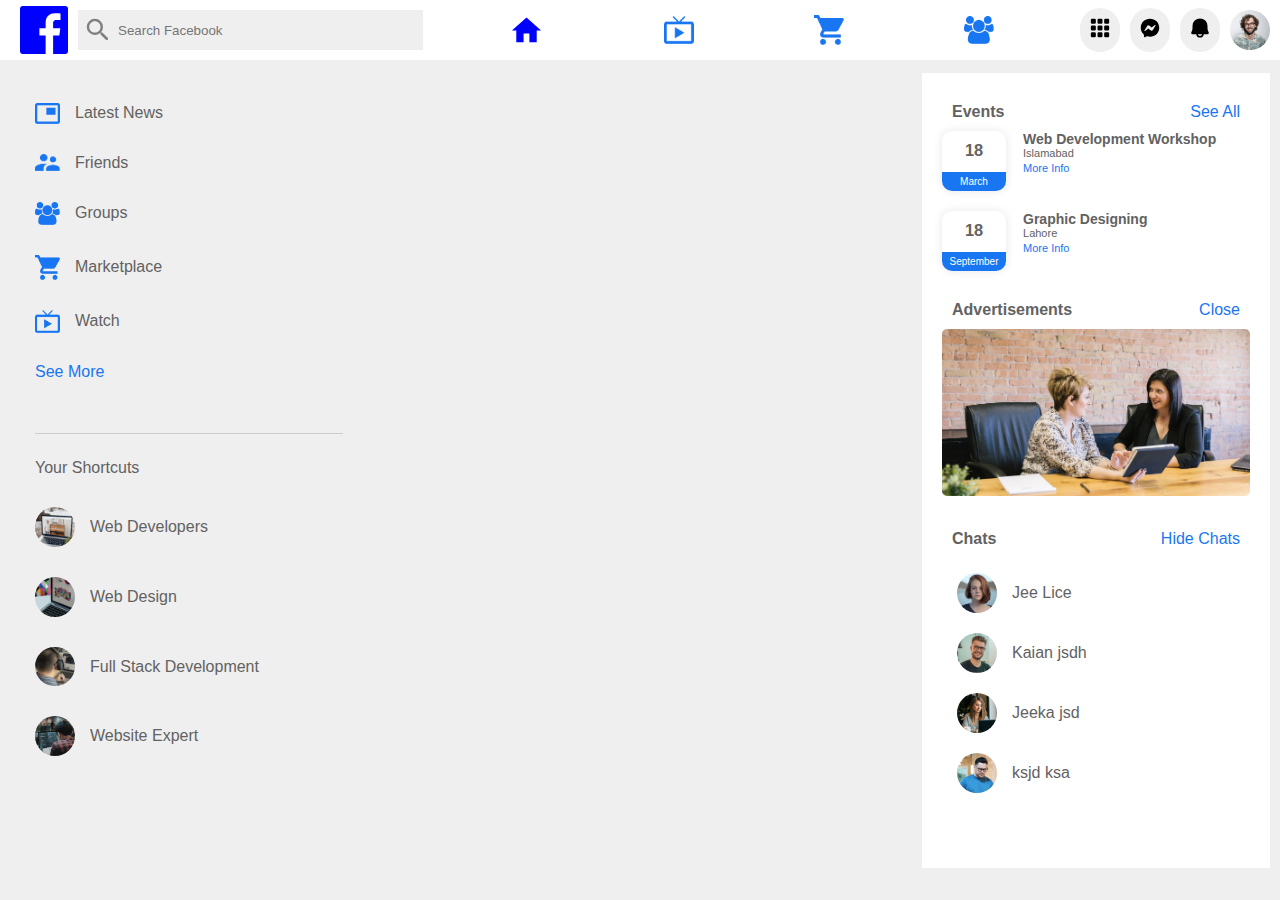
==== index.html @ a682acda "Initial commit" ====
<!DOCTYPE html>
<html lang="en">

<head>
    <meta charset="UTF-8">
    <meta name="viewport" content="width=device-width, initial-scale=1.0">
    <link rel="stylesheet" href="style.css">
    <title>Facebook Clone</title>
</head>

<body>
    <nav class="navigation-bar">
        <div class="logo-container">
            <img src="./images/fb-logo.svg" alt="">
            <div class="search-container">
                <img src="./images/search.svg" alt="">
                <input type="text" placeholder="Search Facebook">
            </div>
        </div>
        <div class="icons-container">
            <img class="Home" src="./images/Home.svg" alt="">
            <img src="./images/watch.png" alt="">
            <img src="./images/marketplace.png" alt="">
            <img src="./images/group.png" alt="">
        </div>
        <div class="profile-container">
            <div class="menu">
                <img src="./images/menu.svg" alt="">
            </div>
            <div class="menu">
                <img src="./images/messenger.svg" alt="">
            </div>
            <div class="menu">
                <img src="./images/notification.svg" alt="">
            </div>
            <img class="pic" src="./images/profile-pic.png" alt="">

        </div>
    </nav>
    <div class="container">
        <div class="left">
            <div class="links">
                <a href=""><img src="./images/news.png" alt=""> Latest News</a>
                <a href=""><img src="./images/friends.png" alt=""> Friends</a>
                <a href=""><img src="./images/group.png" alt=""> Groups</a>
                <a href=""><img src="./images/marketplace.png" alt="">Marketplace</a>
                <a href=""><img src="./images/watch.png" alt="">Watch</a>
                <a href="#"> See More</a>
            </div>
            <div class="shortcuts">
                <p>
                    Your Shortcuts
                </p>
                <a href=""><img src="./images/shortcut-1.png" alt="">Web Developers</a>
                <a href=""><img src="./images/shortcut-2.png" alt="">Web Design</a>
                <a href=""><img src="./images/shortcut-3.png" alt="">Full Stack Development</a>
                <a href=""><img src="./images/shortcut-4.png" alt="">Website Expert</a>
            </div>

        </div>
        <div class="main">

        </div>
        <div class="right">
            <div class="right-sidebar">
                <h3>
                    Events
                </h3>
                <a href=""> See All</a>
            </div>
            <div class="events">
                <div class="leftevent">
                    <h3>
                        18
                    </h3>
                    <span>
                        March
                    </span>
                </div>
                <div class="rightvent">
                    <h4>
                        Web Development Workshop
                    </h4>
                    <p>
                        Islamabad
                    </p>
                    <a href="">More Info</a>
                </div>
            </div>
            <div class="events">
                <div class="leftevent">
                    <h3>
                        18
                    </h3>
                    <span>
                       September
                    </span>
                </div>
                <div class="rightvent">
                    <h4>
                        Graphic Designing
                    </h4>
                    <p>
                        Lahore
                    </p>
                    <a href="">More Info</a>
                </div>
            </div>
            <div class="right-sidebar">
                <h3>
                   Advertisements
                </h3>
                <a href="">Close</a>
            </div>
            <img class="ad" src="./images/advertisement.png" alt="">
            <div class="right-sidebar">
                <h3>
                   Chats
                </h3>
                <a href="">Hide Chats</a>
            </div>
            <div class="chats">
                <div class="online">
                    <img src="./images/member-1.png" alt="">
                    <p>Jee Lice</p>
                </div>
                <div class="online">
                    <img src="./images/member-2.png" alt="">
                    <p>Kaian jsdh</p>
                </div>
                <div class="online">
                    <img src="./images/member-3.png" alt="">
                    <p>Jeeka jsd</p>
                </div>
                <div class="online">
                    <img src="./images/member-4.png" alt="">
                    <p>ksjd ksa</p>
                </div>
            </div>
        </div>
    </div>

</body>

</html>
---- style.css ----
* {
  margin: 0;
  padding: 0;
  font-family: "Helvetica Neue", Arial, sans-serif;
}
body {
  background-color: #efefef;
}
.navigation-bar {
  width: 100%;
  display: flex;
  justify-content: space-between;
  background-color: #ffffff;
  position: sticky;
  top: 0;
  z-index: 1;
}
.logo-container {
  display: flex;
  justify-content: center;
  margin-left: 20px;
  align-items: center;
  gap: 10px;
}
.search-container {
  display: flex;
  justify-content: center;
  background-color: #efefef;
  margin-bottom: 10px;
  margin-top: 10px;
}
.search-container img {
  width: 30px;
  margin-left: 5px;
}
.search-container input {
  width: 300px;
  height: 30px;
  padding: 5px;
  outline: none;
  border: none;
  background-color: #efefef;
}
.icons-container {
  display: flex;
  justify-content: center;
  align-items: center;
  gap: 120px;
}
.icons-container .Home {
  width: 35px;
}
.icons-container img {
  width: 30px;
}
.profile-container {
  display: flex;
  justify-content: center;
  align-items: center;
  gap: 10px;
  margin-right: 10px;
}
.profile-container .menu {
  background-color: #efefef;
  width: 20px;
  padding: 10px;
  border-radius: 100px;
}
.profile-container .pic {
  width: 40px;
  border-radius: 100px;
}
.container {
  display: flex;
  justify-content: space-between;
  padding: 13px 10px;
}
.left {
  flex-basis: 25%;
  position: sticky;
  top: 70px;
  align-self: flex-start;
  margin-left: 25px;
}
.main {
  flex-basis: 47%;
}
.right {
  background: #fff;
  flex-basis: 25%;
  position: sticky;
  top: 70px;
  padding: 20px;
  color: #626262;
}
.links {
  height: 330px;
  border-bottom: 1px solid #ccc;
}
.links a,
.shortcuts a {
  text-decoration: none;
  display: flex;
  align-items: center;
  color: #626262;
  margin-top: 30px;
}
.links a img {
  width: 25px;
  margin-right: 15px;
}
.links a:last-child {
  color: #1876f2;
}
.shortcuts a img {
  width: 40px;
  border-radius: 50px;
  margin-right: 15px;
}
.shortcuts p {
  margin: 25px 0;
  color: #626262;
  font-weight: 500;
}
.right-sidebar {
  display: flex;
  justify-content: space-between;
  padding: 10px;
}
.right-sidebar h3 {
  font-weight: 600;
  font-size: 16px;
}
.right-sidebar a {
  text-decoration: none;
  color: #1876f2;
}
.events{
    display: flex;
    font-size: 14px;
    margin-bottom: 20px;
}
.leftevent{
    border-radius: 10px;
    height: 50px;
    width: 64px;
    margin-right: 17px;
    padding-top: 10px;
    text-align: center;
    position: relative;
    overflow: hidden;
    box-shadow: 0 0 10px rgba(0, 0, 0, 0.1);
}
.leftevent span{
    position: absolute;
    background: #1876f2;
    bottom: 0;
    left: 0;
    width: 100%;
    font-size: 10px;
    padding: 4px 0;
    color: #fff;
}
.events p{
    font-size: 11px;
}
.events a{
    font-size: 11px;
    text-decoration: none;
    color: #1876f2;
}
.ad{
    width: 100%;
    border-radius: 5px;
    margin-bottom: 20px;
}
.chats{
    margin-bottom: 20px ;
    padding: 15px 15px;
}
.online{
    display: flex;
    align-items: center;
    margin-bottom: 20px;
    gap: 15px;
}
.chats  .online img{
    width: 40px;
    border-radius: 50px;
}
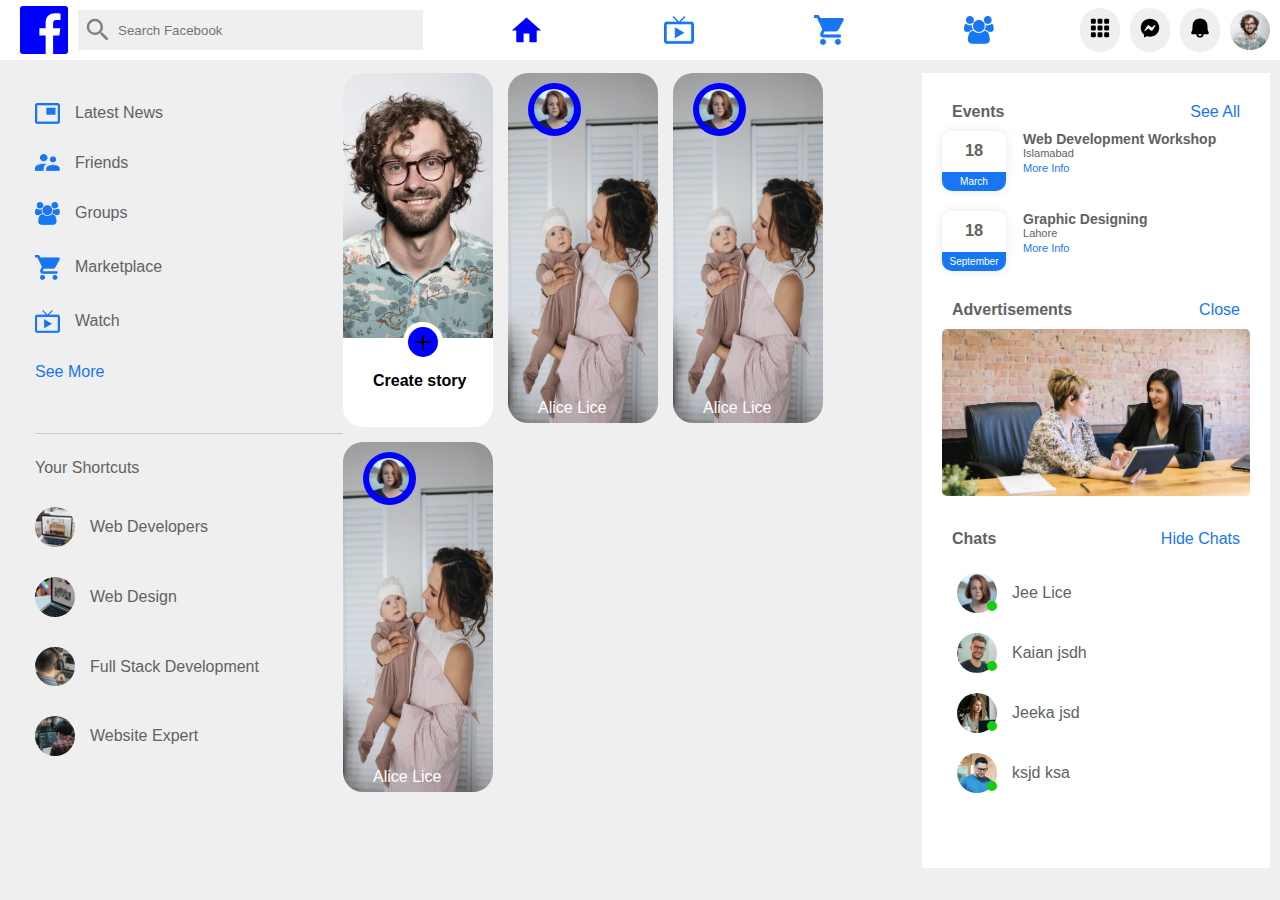
==== commit c3d49d2a: "Made the stories section and events section" ====
--- a/index.html
+++ b/index.html
@@ -59,7 +59,40 @@
 
         </div>
         <div class="main">
-
+            <div class="story-container">
+                <div class="self">
+                    <div class="image">
+                        <img src="./images/status-1.png" alt="">
+                    </div>
+                    <span>
+                        <img src="./images/plus.svg" alt="">
+                    </span>
+                    <p>
+                        Create story
+                    </p>
+                </div>
+                <div class="story">
+                    <img class="image" src="./images/status-2.png" alt="">
+                    <p>Alice Lice</p>
+                    <span>
+                        <img src="./images/member-1.png" alt="">
+                    </span>
+                </div>
+                <div class="story">
+                    <img class="image" src="./images/status-2.png" alt="">
+                    <p>Alice Lice</p>
+                    <span>
+                        <img src="./images/member-1.png" alt="">
+                    </span>
+                </div>
+                <div class="story">
+                    <img class="image" src="./images/status-2.png" alt="">
+                    <p>Alice Lice</p>
+                    <span>
+                        <img src="./images/member-1.png" alt="">
+                    </span>
+                </div>
+            </div>
         </div>
         <div class="right">
             <div class="right-sidebar">
@@ -93,7 +126,7 @@
                         18
                     </h3>
                     <span>
-                       September
+                        September
                     </span>
                 </div>
                 <div class="rightvent">
@@ -108,14 +141,14 @@
             </div>
             <div class="right-sidebar">
                 <h3>
-                   Advertisements
+                    Advertisements
                 </h3>
                 <a href="">Close</a>
             </div>
             <img class="ad" src="./images/advertisement.png" alt="">
             <div class="right-sidebar">
                 <h3>
-                   Chats
+                    Chats
                 </h3>
                 <a href="">Hide Chats</a>
             </div>
@@ -123,18 +156,23 @@
                 <div class="online">
                     <img src="./images/member-1.png" alt="">
                     <p>Jee Lice</p>
+                    <span> </span>
                 </div>
                 <div class="online">
                     <img src="./images/member-2.png" alt="">
                     <p>Kaian jsdh</p>
+                    <span> </span>
+
                 </div>
                 <div class="online">
                     <img src="./images/member-3.png" alt="">
                     <p>Jeeka jsd</p>
+                    <span> </span>
                 </div>
                 <div class="online">
                     <img src="./images/member-4.png" alt="">
                     <p>ksjd ksa</p>
+                    <span> </span>
                 </div>
             </div>
         </div>
--- a/style.css
+++ b/style.css
@@ -135,56 +135,133 @@
   text-decoration: none;
   color: #1876f2;
 }
-.events{
-    display: flex;
-    font-size: 14px;
-    margin-bottom: 20px;
-}
-.leftevent{
-    border-radius: 10px;
-    height: 50px;
-    width: 64px;
-    margin-right: 17px;
-    padding-top: 10px;
-    text-align: center;
-    position: relative;
-    overflow: hidden;
-    box-shadow: 0 0 10px rgba(0, 0, 0, 0.1);
-}
-.leftevent span{
-    position: absolute;
-    background: #1876f2;
-    bottom: 0;
-    left: 0;
-    width: 100%;
-    font-size: 10px;
-    padding: 4px 0;
-    color: #fff;
-}
-.events p{
-    font-size: 11px;
-}
-.events a{
-    font-size: 11px;
-    text-decoration: none;
-    color: #1876f2;
-}
-.ad{
-    width: 100%;
-    border-radius: 5px;
-    margin-bottom: 20px;
-}
-.chats{
-    margin-bottom: 20px ;
-    padding: 15px 15px;
-}
-.online{
-    display: flex;
-    align-items: center;
-    margin-bottom: 20px;
-    gap: 15px;
-}
-.chats  .online img{
-    width: 40px;
-    border-radius: 50px;
-}+.events {
+  display: flex;
+  font-size: 14px;
+  margin-bottom: 20px;
+}
+.leftevent {
+  border-radius: 10px;
+  height: 50px;
+  width: 64px;
+  margin-right: 17px;
+  padding-top: 10px;
+  text-align: center;
+  position: relative;
+  overflow: hidden;
+  box-shadow: 0 0 10px rgba(0, 0, 0, 0.1);
+}
+.leftevent span {
+  position: absolute;
+  background: #1876f2;
+  bottom: 0;
+  left: 0;
+  width: 100%;
+  font-size: 10px;
+  padding: 4px 0;
+  color: #fff;
+}
+.events p {
+  font-size: 11px;
+}
+.events a {
+  font-size: 11px;
+  text-decoration: none;
+  color: #1876f2;
+}
+.ad {
+  width: 100%;
+  border-radius: 5px;
+  margin-bottom: 20px;
+}
+.chats {
+  margin-bottom: 20px;
+  padding: 15px 15px;
+}
+.online {
+  display: flex;
+  align-items: center;
+  margin-bottom: 20px;
+  gap: 15px;
+  position: relative;
+}
+.chats .online img {
+  width: 40px;
+  border-radius: 50px;
+}
+.online span {
+  position: absolute;
+  width: 10px;
+  background-color: #13cf13;
+  height: 10px;
+  border-radius: 50px;
+  bottom: 2px;
+  left: 30px;
+}
+.self {
+  background: #fff;
+  border-radius: 20px;
+  position: relative;
+}
+.self .image {
+  width: 100%;
+}
+.self .image img {
+  border-top-left-radius: 20px; /* Adjust radius as needed */
+  border-top-right-radius: 20px;
+  width: 150px;
+}
+.self p {
+  padding-left: 30px;
+  font-weight: 600;
+  margin-top: 30px;
+}
+.self span {
+  position: absolute;
+  background-color: blue;
+  width: 30px;
+  height: 30px;
+  border-radius: 50px;
+  bottom: 65px;
+  left: 60px;
+  border: 5px solid white;
+}
+.self span img {
+  margin: 5px;
+}
+.story-container {
+  display: flex;
+  gap: 15px;
+  flex-wrap: wrap;
+}
+
+.story {
+  position: relative;
+}
+
+.story p {
+  position: absolute;
+  bottom: 10px;
+  left: 30px;
+  color: white;
+}
+.story .image {
+  border-radius: 20px;
+  width: 150px;
+  height: 350px;
+}
+.story span {
+  position: absolute;
+  top: 10px;
+  left: 20px;
+  border-radius: 50px;
+  background-color: blue;
+  width: 53px;
+  height: 53px;
+}
+.story span img {
+  border-radius: 20px;
+  width: 40px;
+  margin-left: 6px;
+  margin-top: 6px;
+}
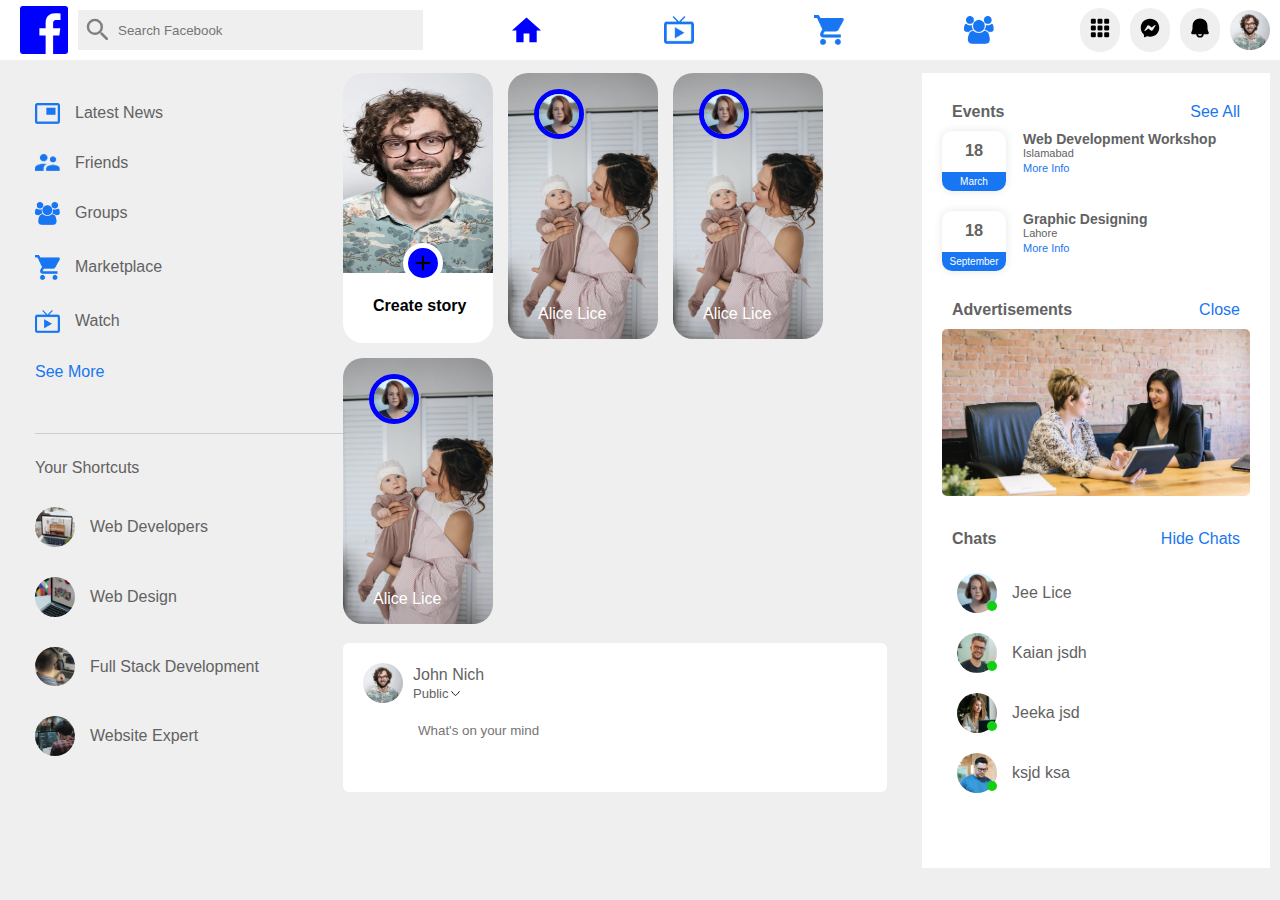
==== commit a875a950: "updated page frontend" ====
--- a/index.html
+++ b/index.html
@@ -93,6 +93,21 @@
                     </span>
                 </div>
             </div>
+            <div class="write-post-container">
+                <div class="userprofile">
+                    <img src="./images/profile-pic.png" alt="">
+                    <div>
+                        <p>John Nich</p>
+                        <small>Public <img src="./images/arraw.svg" alt=""></small>
+                    </div>
+    
+                </div>
+                <div class="post">
+                    <textarea name="" id="" rows="3" placeholder="What's on your mind"></textarea>
+                </div>
+
+            </div>
+        
         </div>
         <div class="right">
             <div class="right-sidebar">
--- a/style.css
+++ b/style.css
@@ -203,18 +203,16 @@
   border-radius: 20px;
   position: relative;
 }
-.self .image {
-  width: 100%;
-}
 .self .image img {
   border-top-left-radius: 20px; /* Adjust radius as needed */
   border-top-right-radius: 20px;
   width: 150px;
+  height: 200px;
 }
 .self p {
   padding-left: 30px;
   font-weight: 600;
-  margin-top: 30px;
+  margin-top: 20px;
 }
 .self span {
   position: absolute;
@@ -222,7 +220,7 @@
   width: 30px;
   height: 30px;
   border-radius: 50px;
-  bottom: 65px;
+  bottom: 60px;
   left: 60px;
   border: 5px solid white;
 }
@@ -241,27 +239,65 @@
 
 .story p {
   position: absolute;
-  bottom: 10px;
+  bottom: 20px;
   left: 30px;
   color: white;
 }
 .story .image {
   border-radius: 20px;
   width: 150px;
-  height: 350px;
-}
-.story span {
+}
+
+.story span img {
   position: absolute;
   top: 10px;
   left: 20px;
-  border-radius: 50px;
-  background-color: blue;
-  width: 53px;
-  height: 53px;
-}
-.story span img {
-  border-radius: 20px;
-  width: 40px;
+  border: 5px solid blue;
+  width: 40px;
+  border-radius: 50px;
   margin-left: 6px;
   margin-top: 6px;
 }
+.write-post-container{
+  margin-top: 15px;
+  width: 87%;
+  background: #fff;
+  border-radius: 6px;
+  padding: 20px;
+  color: #626262;
+}
+.userprofile {
+  display: flex;
+  align-items: center;
+  gap: 10px;
+}
+.userprofile img{
+  width: 40px;
+  border-radius: 50%;
+}
+.userprofile p{
+  font-weight: 500;
+  color: #626262;
+}
+.userprofile small{
+  margin-top: 2px;
+  font-size: 13px;
+  display: flex;
+ align-items: center;
+}
+.userprofile small img{
+  width: 15px;
+}
+.post{
+  padding-left: 55px;
+  padding-top: 20px;
+
+}
+.post textarea{
+width: 100%;
+border-bottom: 1px solid #ccc;
+background: transparent;
+border: 0;
+outline: 0;
+resize: none;  
+}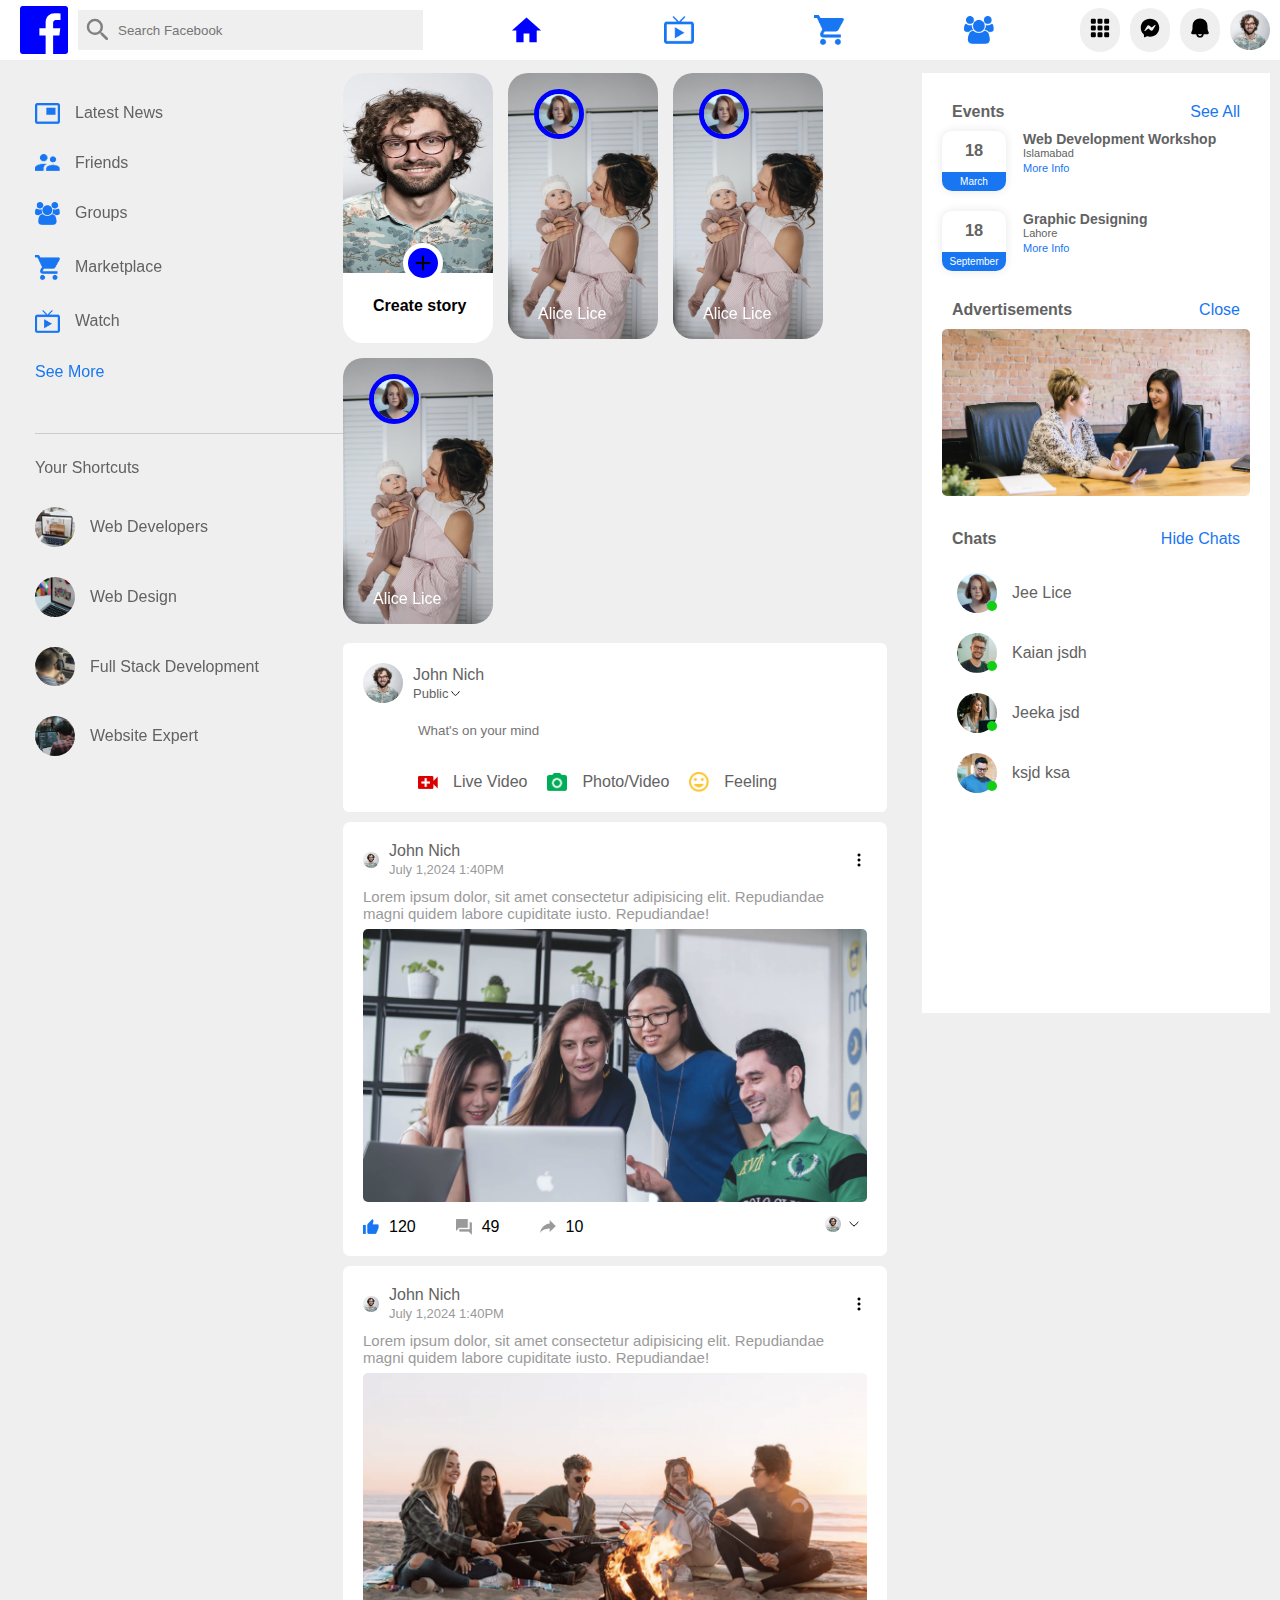
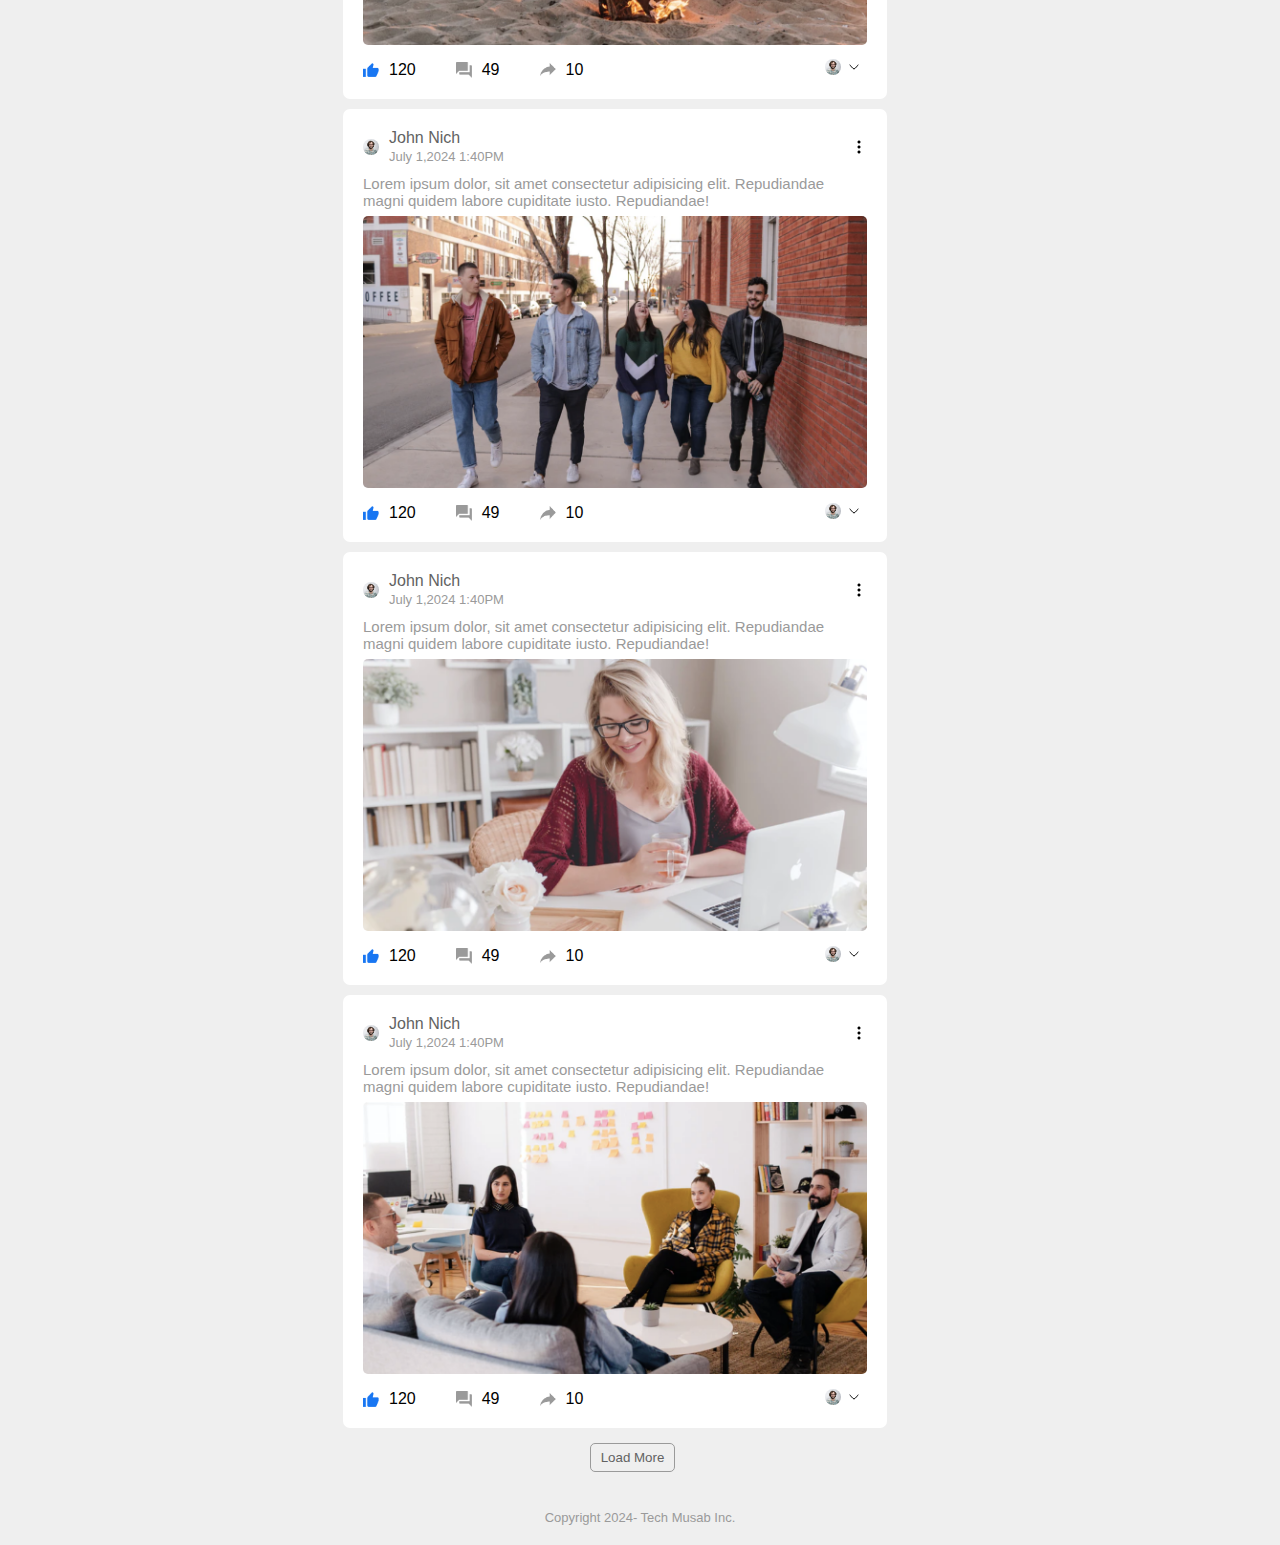
==== commit d6c2c410: "updated the front-end" ====
--- a/index.html
+++ b/index.html
@@ -35,6 +35,47 @@
             </div>
             <img class="pic" src="./images/profile-pic.png" alt="">
 
+        </div>
+        <div class="settings">
+            <div class="dark">
+                <span></span>
+            </div>
+            <div class="userprofile">
+                <img src="./images/profile-pic.png" alt="">
+                <div>
+                    <p>John Nich</p>
+                    <a href="">See Your Profile</a>
+                </div>
+                </div>
+                <hr>
+            <div class="userprofile">
+                <img src="./images/feedback.png" alt="">
+                <div>
+                    <p>Give Feedback</p>
+                    <a href="">Help us improve the Facebook</a>
+                </div>
+            </div>
+            <hr>
+            <div class="settingslinks">
+                <img class="settingsimage" src="./images/setting.png" alt="">
+                <a href="#"> Settings & Privacy <img src="./images/arrow.png" alt=""></a>
+
+            </div>
+            <div class="settingslinks">
+                <img class="settingsimage" src="./images/help.png" alt="">
+                <a href="#"> Help & Support <img src="./images/arrow.png" alt=""></a>
+
+            </div>
+            <div class="settingslinks">
+                <img class="settingsimage" src="./images/display.png" alt="">
+                <a href="#">Display & Accessabiliy <img src="./images/arrow.png" alt=""></a>
+
+            </div>
+            <div class="settingslinks">
+                <img class="settingsimage" src="./images/logout.png" alt="">
+                <a href="#">Log Out <img src="./images/arrow.png" alt=""></a>
+
+            </div>
         </div>
     </nav>
     <div class="container">
@@ -100,14 +141,208 @@
                         <p>John Nich</p>
                         <small>Public <img src="./images/arraw.svg" alt=""></small>
                     </div>
-    
+
                 </div>
                 <div class="post">
                     <textarea name="" id="" rows="3" placeholder="What's on your mind"></textarea>
-                </div>
-
-            </div>
-        
+                    <div class="postlinks">
+                        <a href="#"><img src="./images/live-video.png" alt="">Live Video</a>
+                        <a href="#"><img src="./images/photo.png" alt="">Photo/Video</a>
+                        <a href="#"><img src="./images/feeling.png" alt="">Feeling</a>
+                    </div>
+                </div>
+            </div>
+            <div class="post-container">
+                <div class="likes">
+                    <div class="userprofile">
+                        <img src="./images/profile-pic.png" alt="">
+                        <div>
+                            <p>John Nich</p>
+                            <span>July 1,2024 1:40PM</span>
+                        </div>
+                    </div>
+                    <img src="./images/dots.png" alt="">
+                </div>
+              
+                <p class="posttext">
+                    Lorem ipsum dolor, sit amet consectetur adipisicing elit. Repudiandae magni quidem labore cupiditate
+                    iusto. Repudiandae!
+                </p>
+                <img class="postimage" src="./images/feed-image-1.png" alt="">
+                <div class="likes">
+                    <div class="activityicons">
+                        <div>
+                            <img src="./images/like-blue.png" alt="">
+                            120
+                        </div>
+                        <div>
+                            <img src="./images/comments.png" alt="">
+                            49
+                        </div>
+                        <div>
+                            <img src="./images/share.png" alt="">
+                            10
+                        </div>
+                    </div>
+                    <div class="profileicons">
+                        <img src="./images/profile-pic.png" alt="">
+                        <img src="./images/arraw.svg" alt="">
+                    </div>
+                </div>
+            </div>
+            <div class="post-container">
+                <div class="likes">
+                    <div class="userprofile">
+                        <img src="./images/profile-pic.png" alt="">
+                        <div>
+                            <p>John Nich</p>
+                            <span>July 1,2024 1:40PM</span>
+                        </div>
+                    </div>
+                    <img src="./images/dots.png" alt="">
+                </div>
+              
+                <p class="posttext">
+                    Lorem ipsum dolor, sit amet consectetur adipisicing elit. Repudiandae magni quidem labore cupiditate
+                    iusto. Repudiandae!
+                </p>
+                <img class="postimage" src="./images/feed-image-2.png" alt="">
+                <div class="likes">
+                    <div class="activityicons">
+                        <div>
+                            <img src="./images/like-blue.png" alt="">
+                            120
+                        </div>
+                        <div>
+                            <img src="./images/comments.png" alt="">
+                            49
+                        </div>
+                        <div>
+                            <img src="./images/share.png" alt="">
+                            10
+                        </div>
+                    </div>
+                    <div class="profileicons">
+                        <img src="./images/profile-pic.png" alt="">
+                        <img src="./images/arraw.svg" alt="">
+                    </div>
+                </div>
+            </div>
+            <div class="post-container">
+                <div class="likes">
+                    <div class="userprofile">
+                        <img src="./images/profile-pic.png" alt="">
+                        <div>
+                            <p>John Nich</p>
+                            <span>July 1,2024 1:40PM</span>
+                        </div>
+                    </div>
+                    <img src="./images/dots.png" alt="">
+                </div>
+              
+                <p class="posttext">
+                    Lorem ipsum dolor, sit amet consectetur adipisicing elit. Repudiandae magni quidem labore cupiditate
+                    iusto. Repudiandae!
+                </p>
+                <img class="postimage" src="./images/feed-image-3.png" alt="">
+                <div class="likes">
+                    <div class="activityicons">
+                        <div>
+                            <img src="./images/like-blue.png" alt="">
+                            120
+                        </div>
+                        <div>
+                            <img src="./images/comments.png" alt="">
+                            49
+                        </div>
+                        <div>
+                            <img src="./images/share.png" alt="">
+                            10
+                        </div>
+                    </div>
+                    <div class="profileicons">
+                        <img src="./images/profile-pic.png" alt="">
+                        <img src="./images/arraw.svg" alt="">
+                    </div>
+                </div>
+            </div>
+            <div class="post-container">
+                <div class="likes">
+                    <div class="userprofile">
+                        <img src="./images/profile-pic.png" alt="">
+                        <div>
+                            <p>John Nich</p>
+                            <span>July 1,2024 1:40PM</span>
+                        </div>
+                    </div>
+                    <img src="./images/dots.png" alt="">
+                </div>
+              
+                <p class="posttext">
+                    Lorem ipsum dolor, sit amet consectetur adipisicing elit. Repudiandae magni quidem labore cupiditate
+                    iusto. Repudiandae!
+                </p>
+                <img class="postimage" src="./images/feed-image-4.png" alt="">
+                <div class="likes">
+                    <div class="activityicons">
+                        <div>
+                            <img src="./images/like-blue.png" alt="">
+                            120
+                        </div>
+                        <div>
+                            <img src="./images/comments.png" alt="">
+                            49
+                        </div>
+                        <div>
+                            <img src="./images/share.png" alt="">
+                            10
+                        </div>
+                    </div>
+                    <div class="profileicons">
+                        <img src="./images/profile-pic.png" alt="">
+                        <img src="./images/arraw.svg" alt="">
+                    </div>
+                </div>
+            </div>
+            <div class="post-container">
+                <div class="likes">
+                    <div class="userprofile">
+                        <img src="./images/profile-pic.png" alt="">
+                        <div>
+                            <p>John Nich</p>
+                            <span>July 1,2024 1:40PM</span>
+                        </div>
+                    </div>
+                    <img src="./images/dots.png" alt="">
+                </div>
+              
+                <p class="posttext">
+                    Lorem ipsum dolor, sit amet consectetur adipisicing elit. Repudiandae magni quidem labore cupiditate
+                    iusto. Repudiandae!
+                </p>
+                <img class="postimage" src="./images/feed-image-5.png" alt="">
+                <div class="likes">
+                    <div class="activityicons">
+                        <div>
+                            <img src="./images/like-blue.png" alt="">
+                            120
+                        </div>
+                        <div>
+                            <img src="./images/comments.png" alt="">
+                            49
+                        </div>
+                        <div>
+                            <img src="./images/share.png" alt="">
+                            10
+                        </div>
+                    </div>
+                    <div class="profileicons">
+                        <img src="./images/profile-pic.png" alt="">
+                        <img src="./images/arraw.svg" alt="">
+                    </div>
+                </div>
+            </div>
+            <button type="button" class="load">Load More</button>
         </div>
         <div class="right">
             <div class="right-sidebar">
@@ -192,7 +427,12 @@
             </div>
         </div>
     </div>
-
+<div class="footer">
+    <p>
+        Copyright 2024- Tech Musab Inc.
+    </p>
+</div>
+<script src="script.js"></script>
 </body>
 
 </html>--- a/style.css
+++ b/style.css
@@ -3,14 +3,27 @@
   padding: 0;
   font-family: "Helvetica Neue", Arial, sans-serif;
 }
+:root{
+  --body-color:#efefef;
+  --nav-color:#1876f2;
+  --bg-color:#fff;
+}
+.darktheme{
+  --body-color:#0a0a0a;
+  --nav-color:#000;
+  --bg-color:#000;
+
+}
 body {
-  background-color: #efefef;
-}
+  background-color: var(--body-color);
+  transition: all 0.5 ease-in-out;
+}
+
 .navigation-bar {
   width: 100%;
   display: flex;
   justify-content: space-between;
-  background-color: #ffffff;
+  background-color: var(--bg-color);
   position: sticky;
   top: 0;
   z-index: 1;
@@ -69,6 +82,7 @@
 .profile-container .pic {
   width: 40px;
   border-radius: 100px;
+  cursor: pointer;
 }
 .container {
   display: flex;
@@ -86,12 +100,14 @@
   flex-basis: 47%;
 }
 .right {
-  background: #fff;
+  background: var(--bg-color);
   flex-basis: 25%;
   position: sticky;
   top: 70px;
   padding: 20px;
   color: #626262;
+  height: 100vh;
+  overflow: scroll;
 }
 .links {
   height: 330px;
@@ -258,10 +274,10 @@
   margin-left: 6px;
   margin-top: 6px;
 }
-.write-post-container{
+.write-post-container {
   margin-top: 15px;
   width: 87%;
-  background: #fff;
+  background: var(--bg-color);
   border-radius: 6px;
   padding: 20px;
   color: #626262;
@@ -271,33 +287,194 @@
   align-items: center;
   gap: 10px;
 }
-.userprofile img{
+.userprofile img {
   width: 40px;
   border-radius: 50%;
 }
-.userprofile p{
+.userprofile p {
   font-weight: 500;
   color: #626262;
 }
-.userprofile small{
+.userprofile small {
   margin-top: 2px;
   font-size: 13px;
   display: flex;
- align-items: center;
-}
-.userprofile small img{
+  align-items: center;
+}
+.userprofile small img {
   width: 15px;
 }
-.post{
+.post {
   padding-left: 55px;
   padding-top: 20px;
-
-}
-.post textarea{
-width: 100%;
-border-bottom: 1px solid #ccc;
-background: transparent;
-border: 0;
-outline: 0;
-resize: none;  
+}
+.post textarea {
+  width: 100%;
+  border-bottom: 1px solid #ccc;
+  background: transparent;
+  border: 0;
+  outline: 0;
+  resize: none;
+}
+.postlinks {
+  display: flex;
+  align-items: center;
+  gap: 20px;
+}
+.postlinks a {
+  display: flex;
+  align-items: center;
+  gap: 10px;
+  text-decoration: none;
+  color: #626262;
+}
+.postlinks a img {
+  width: 20px;
+  margin-right: 5px;
+}
+.post-container {
+  width: 87%;
+  border-radius: 7px;
+  background: var(--bg-color);
+  padding: 20px;
+  margin-top: 10px;
+}
+.userprofile span {
+  font-size: 13px;
+  color: #9a9a9a;
+}
+.post-container .posttext {
+  margin-top: 10px;
+  font-size: 15px;
+  color: #9a9a9a;
+}
+.postimage {
+  width: 100%;
+  border-radius: 5px;
+  margin: 7px 0;
+}
+.likes {
+  display: flex;
+  align-items: center;
+  justify-content: space-between;
+}
+.activityicons {
+  display: flex;
+  align-items: center;
+  gap: 10px;
+  margin-top: 5px;
+}
+.activityicons div img {
+  width: 16px;
+  margin-right: 10px;
+}
+.activityicons div {
+  display: flex;
+  align-items: center;
+  margin-right: 30px;
+}
+.profileicons {
+  display: flex;
+  align-items: center;
+}
+.profileicons img {
+  width: 16px;
+  border-radius: 50%;
+  margin-right: 5px;
+}
+.likes img {
+  width: 16px;
+}
+.load {
+  display: block;
+  margin: 15px auto;
+  cursor: pointer;
+  padding: 6px 10px;
+  border: 1px solid #9a9a9a;
+  color: #626262;
+  background: transparent;
+  border-radius: 5px;
+}
+.footer {
+  text-align: center;
+  color: #9a9a9a;
+  padding: 10px 0 20px;
+  font-size: 13px;
+}
+.settings {
+  position: absolute;
+  top: 65px;
+  right: 4%;
+  width: 350px;
+  height: 350px;
+  background: var(--bg-color);
+  border-radius: 6px;
+  padding: 20px;
+  display: flex;
+  overflow: hidden;
+  flex-direction: column;
+  gap: 12px;
+  display: none;
+}
+
+.userprofile a {
+  font-size: 12px;
+  color: #1876f2;
+  text-decoration: none;
+}
+.settings hr {
+  margin: 12px 0;
+  height: 1px;
+  border: 0;
+  background: #9a9a9a;
+}
+.settingslinks {
+  display: flex;
+  align-items: center;
+  margin: 20px 0;
+}
+.settingslinks .settingsimage {
+  width: 35px;
+  margin-right: 10px;
+  border-radius: 50%;
+}
+.settingslinks a {
+  text-decoration: none;
+  display: flex;
+  flex: 1;
+  align-items: center;
+  justify-content: space-between;
+  color: #626262;
+}
+.settingslinks img {
+  width: 10px;
+}
+.active {
+  display: block;
+}
+.dark{
+  position: absolute;
+  top: 20px;
+  right: 20px;
+  background: #ccc;
+  width: 45px;
+  border-radius:15px;
+  padding: 2px 3px;
+  cursor: pointer;
+  transition: all 0.5s ease-in-out;
+}
+.dark span{
+  width: 18px;
+  height: 18px;
+  background: #fff;
+  border-radius: 50%;
+  display: flex;
+  transition: all 0.5s ease-in-out;
+}
+.on {
+  background: black;
+}
+
+.on span {
+  transform: translateX(27px); 
 }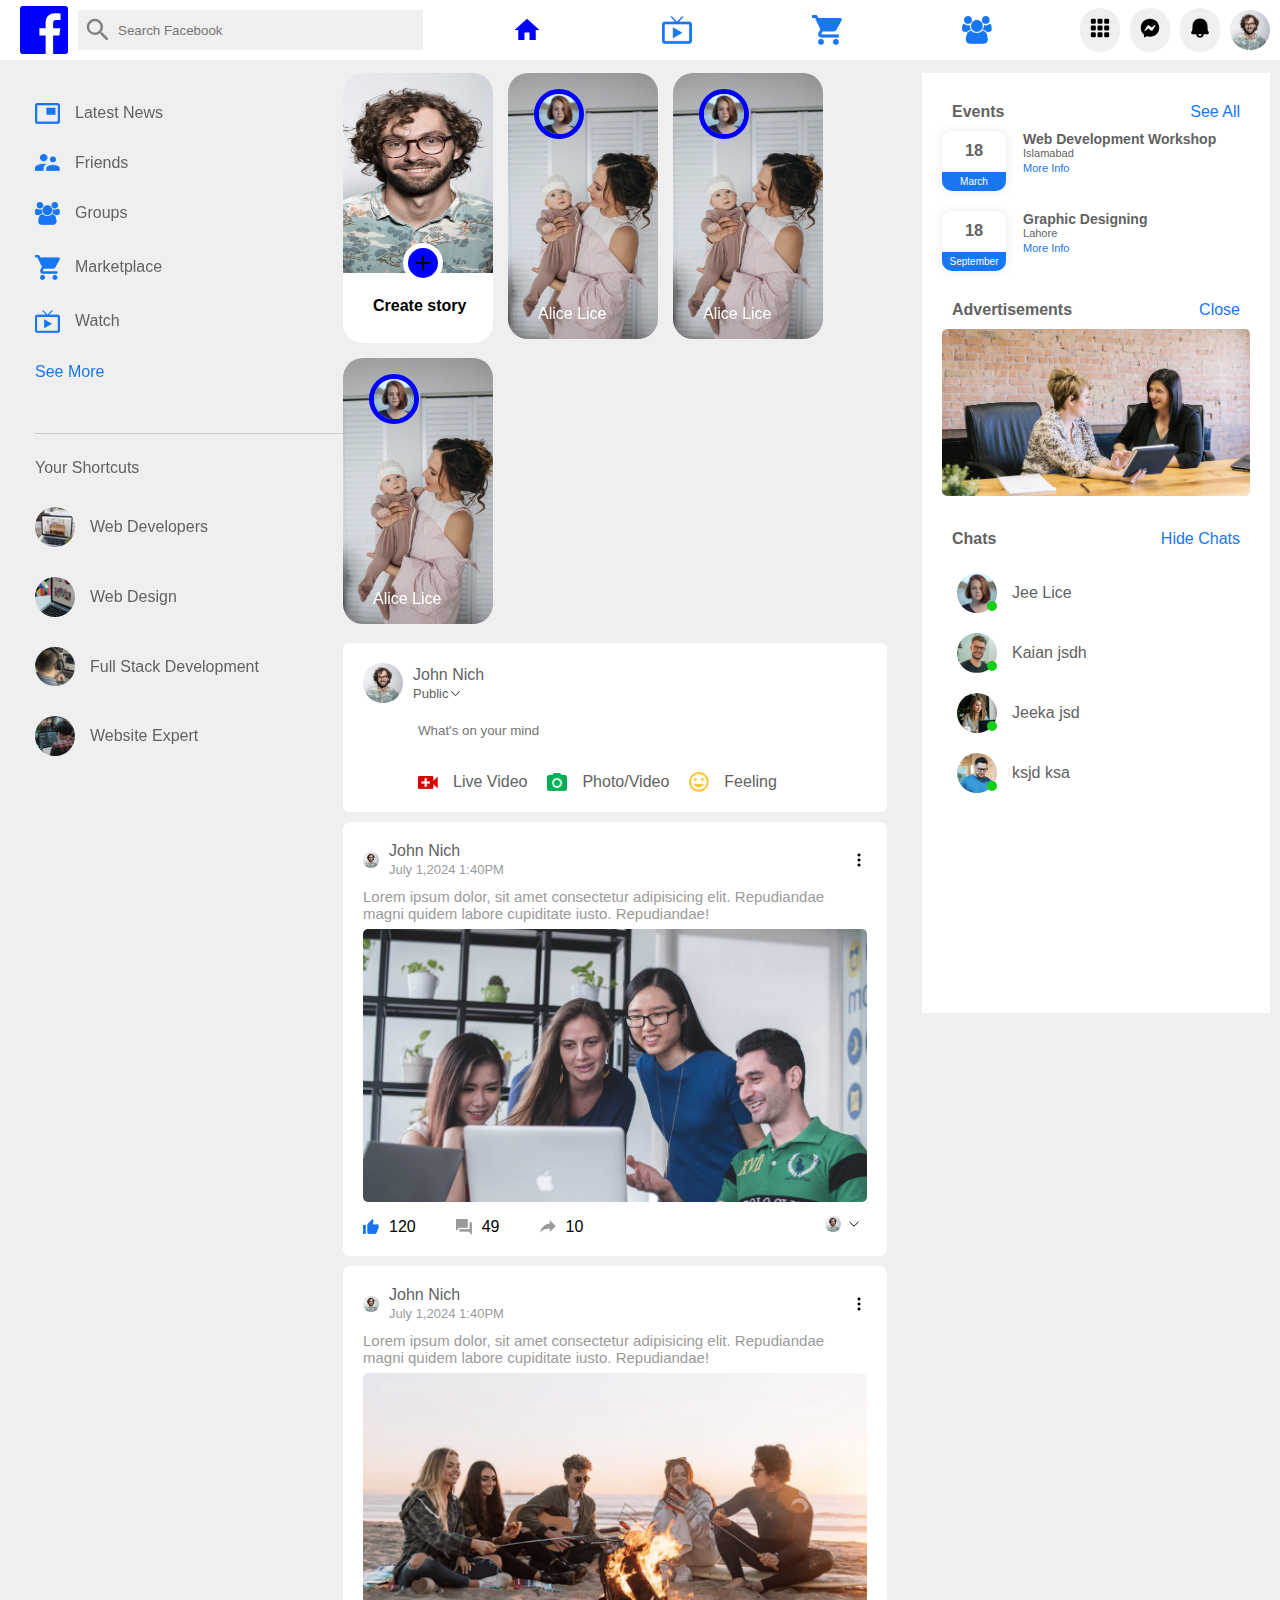
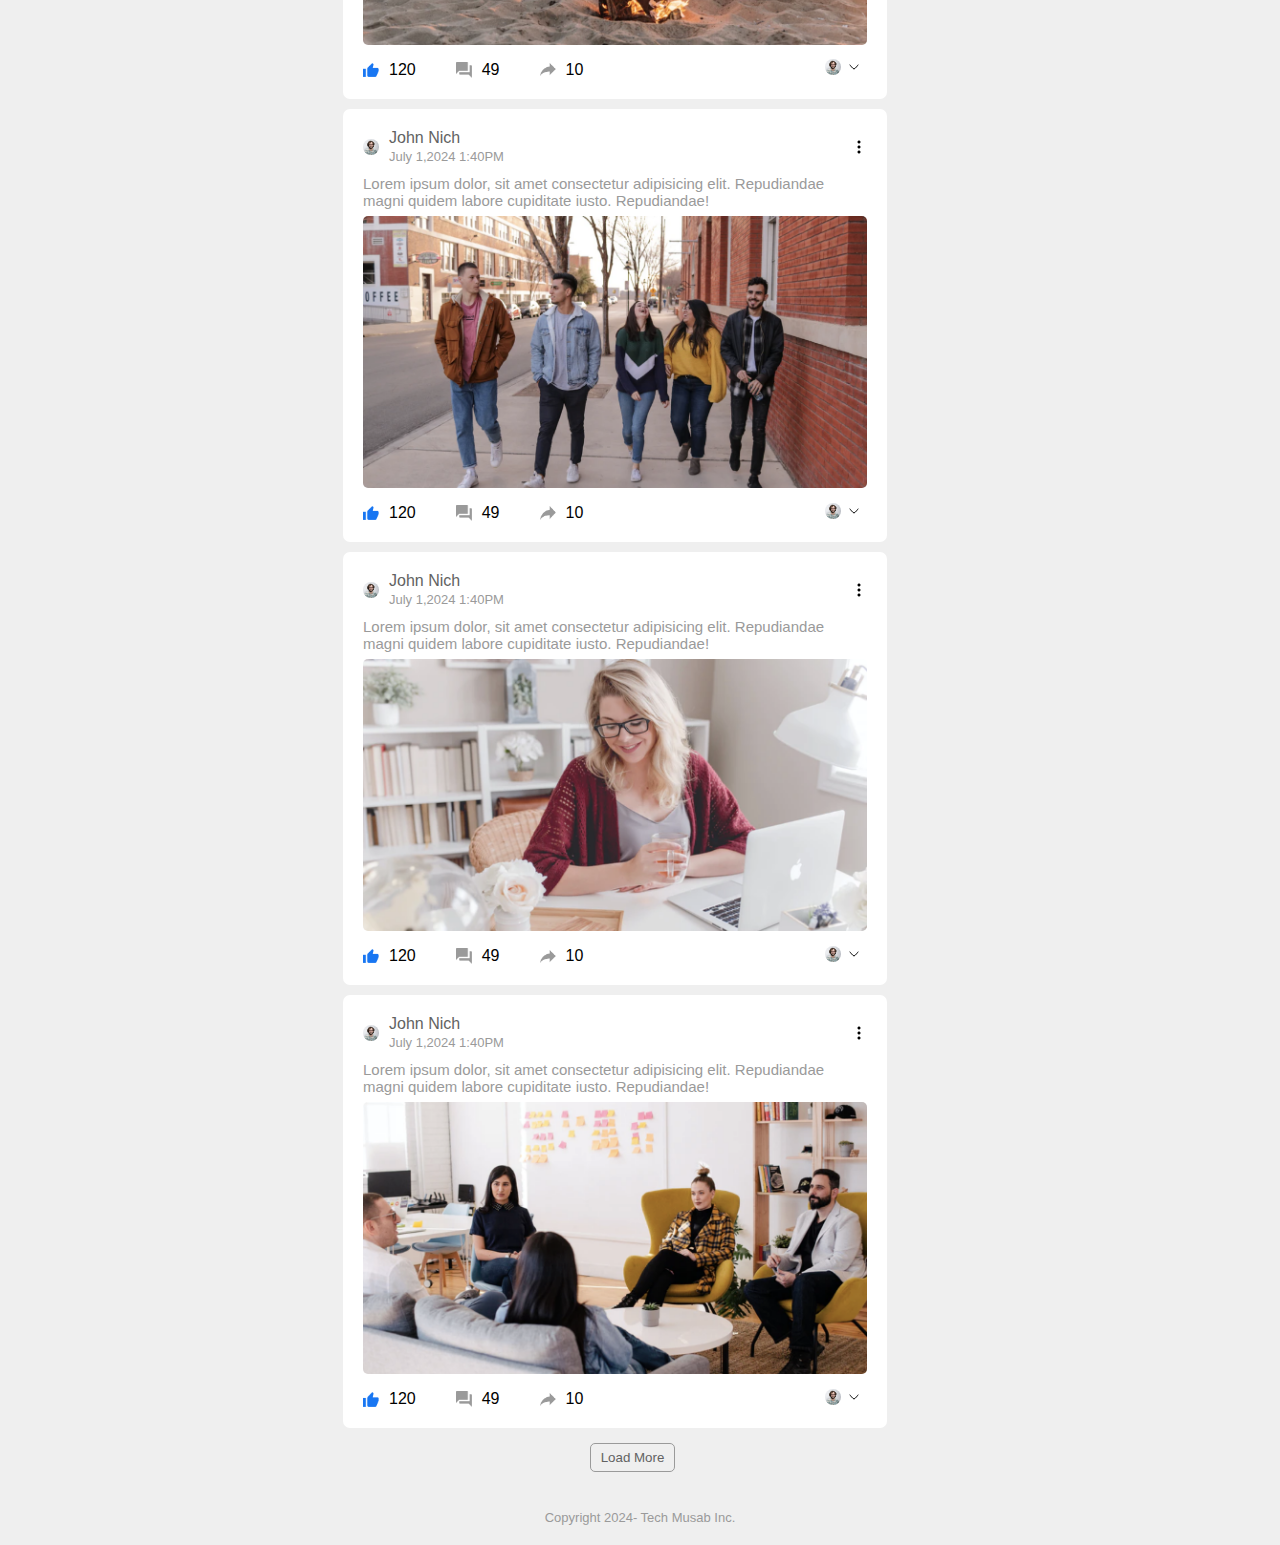
==== commit 029a2726: "Added some more styling" ====
--- a/index.html
+++ b/index.html
@@ -5,6 +5,7 @@
     <meta charset="UTF-8">
     <meta name="viewport" content="width=device-width, initial-scale=1.0">
     <link rel="stylesheet" href="style.css">
+    <link rel="icon" href="favicon.png">
     <title>Facebook Clone</title>
 </head>
 
@@ -44,7 +45,7 @@
                 <img src="./images/profile-pic.png" alt="">
                 <div>
                     <p>John Nich</p>
-                    <a href="">See Your Profile</a>
+                    <a href="profilepage.html">See Your Profile</a>
                 </div>
                 </div>
                 <hr>
--- a/style.css
+++ b/style.css
@@ -3,16 +3,15 @@
   padding: 0;
   font-family: "Helvetica Neue", Arial, sans-serif;
 }
-:root{
-  --body-color:#efefef;
-  --nav-color:#1876f2;
-  --bg-color:#fff;
-}
-.darktheme{
-  --body-color:#0a0a0a;
-  --nav-color:#000;
-  --bg-color:#000;
-
+:root {
+  --body-color: #efefef;
+  --nav-color: #1876f2;
+  --bg-color: #fff;
+}
+.darktheme {
+  --body-color: #0a0a0a;
+  --nav-color: #000;
+  --bg-color: #000;
 }
 body {
   background-color: var(--body-color);
@@ -61,7 +60,7 @@
   gap: 120px;
 }
 .icons-container .Home {
-  width: 35px;
+  width: 30px;
 }
 .icons-container img {
   width: 30px;
@@ -452,18 +451,18 @@
 .active {
   display: block;
 }
-.dark{
+.dark {
   position: absolute;
   top: 20px;
   right: 20px;
   background: #ccc;
   width: 45px;
-  border-radius:15px;
+  border-radius: 15px;
   padding: 2px 3px;
   cursor: pointer;
   transition: all 0.5s ease-in-out;
 }
-.dark span{
+.dark span {
   width: 18px;
   height: 18px;
   background: #fff;
@@ -476,5 +475,213 @@
 }
 
 .on span {
-  transform: translateX(27px); 
-}+  transform: translateX(27px);
+}
+/* second page css */
+.profile-page-container {
+  display: flex;
+  flex-direction: column;
+  background-color: #fff;
+}
+.coverpage {
+  padding: 20px 15%;
+  color: #626262;
+  position: relative;
+}
+.coverimage {
+  width: 100%;
+  border-radius: 12px;
+  margin-bottom: 11px;
+}
+.editbtn {
+  display: flex;
+  align-items: center;
+  gap: 5px;
+  position: absolute;
+  bottom: 50px;
+  right: 17%;
+  padding: 10px 15px;
+  border-radius: 5px;
+  background-color: #fff;
+  color: black;
+  font-weight: 700;
+}
+
+.mainprofile .maindp {
+  position: absolute;
+  top: 55%;
+  left: 15%;
+  width: 180px;
+  border-radius: 50%;
+  border: 5px solid #fff;
+}
+.mainprofile hr {
+  width: 68%;
+  margin: 0 auto;
+}
+.mainprofile .heading,
+.mypara {
+  margin-left: 29%;
+}
+.mainprofile .mypara {
+  margin-top: 12px;
+  color: #626262;
+}
+.btncontain {
+  display: flex;
+  gap: 20px;
+  margin-left: 60%;
+  margin-bottom: 20px;
+}
+.btncontain .btn {
+  display: flex;
+  gap: 10px;
+  align-items: center;
+  padding: 9px 13px;
+  border-radius: 5px;
+  background-color: #e4e6eb;
+  color: black;
+  font-weight: 700;
+  border: none;
+  outline: none;
+  cursor: pointer;
+}
+.btncontain > .btn:first-child {
+  background-color: #1876f2;
+  color: #ffffff;
+}
+.menubar {
+  padding-top: 15px;
+  width: 68%;
+  margin: 0 auto;
+  display: flex;
+  justify-content: space-between;
+  padding-bottom: 15px;
+}
+.menubar .mnubarcontainer {
+  display: flex;
+  gap: 15px;
+}
+.menubar .mnubarcontainer .myprobtn {
+  border: none;
+  outline: none;
+  color: #696b6f;
+  font-weight: 700;
+  font-size: 15px;
+  padding: 12px 5px;
+  background: transparent;
+  cursor: pointer;
+}
+.menubar .mnubarcontainer .myprobtn:hover{
+  background-color: #f0f2f5;
+  border-radius: 4px;
+}
+.menubar .threedots {
+  width: 50px;
+  height: 30px;
+  background-color: #fff;
+  text-align: center;
+  border-radius: 6px;
+}
+.menubar .threedots .mydots {
+  margin-top: 4px;
+  width: 20px;
+}
+.menubar .mnubarcontainer > .myprobtn:last-child {
+  display: flex;
+  align-items: center;
+  gap: 5px;
+}
+.menubar .mnubarcontainer > .myprobtn:last-child .myicon {
+  width: 16px;
+}
+.menubar .mnubarcontainer > .myprobtn:first-child {
+  color: #1876f2;
+  border-bottom: 6px solid #1876f2;
+}
+.mainsection {
+  width: 68%;
+  background-color: #e4e6eb;
+  margin: 0 auto;
+  display: flex;
+  gap: 20px;
+}
+.leftprofilepart {
+  width: 55%;
+  position: sticky;
+}
+.leftprofilepart .firstpart {
+  padding: 20px;
+  background-color: #ffffff;
+  border-radius: 7px;
+}
+.leftprofilepart .firstpart .bio {
+  padding: 5px 20px;
+  font-weight: 500;
+  margin-bottom: 10px;
+}
+.leftprofilepart .firstpart .introdetails {
+  display: flex;
+  align-items: center;
+  gap: 10px;
+  margin-bottom: 20px;
+}
+.leftprofilepart .firstpart .introdetails img {
+  width: 16px;
+}
+.leftprofilepart .firstpart .introdetails span {
+  font-weight: 600;
+  font-size: 13px;
+  margin-left: -6px;
+}
+.firstpart button {
+  width: 320px; 
+  padding: 4px 0; 
+  border-radius: 5px;
+  background-color: #e4e6eb;
+  border: none;
+  outline: none;
+  font-weight: 600;
+  margin-bottom: 20px;
+  text-align: center;
+}
+
+.secondpart {
+  margin-top: 15px;
+  padding: 20px;
+  background-color: #ffffff;
+  border-radius: 7px;
+}
+.photos {
+  display: flex;
+  justify-content: space-between;
+  align-items: center;
+  margin-bottom: 7px;
+}
+.photos h2 {
+  font-size: 20px;
+}
+.photos a {
+  text-decoration: none;
+}
+.profileimages {
+  display: flex;
+  flex-wrap: wrap;
+  gap: 10px;
+  margin-top: 10px;
+}
+.profileimages img {
+  width: 90px;
+}
+.thirdpart {
+  margin-top: 15px;
+  padding: 20px;
+  background-color: #ffffff;
+  border-radius: 7px;
+}
+.thirdpart .profileimages img {
+  border-radius: 7px;
+}
+.rightprofilepart {
+  width: 90%;
+}
